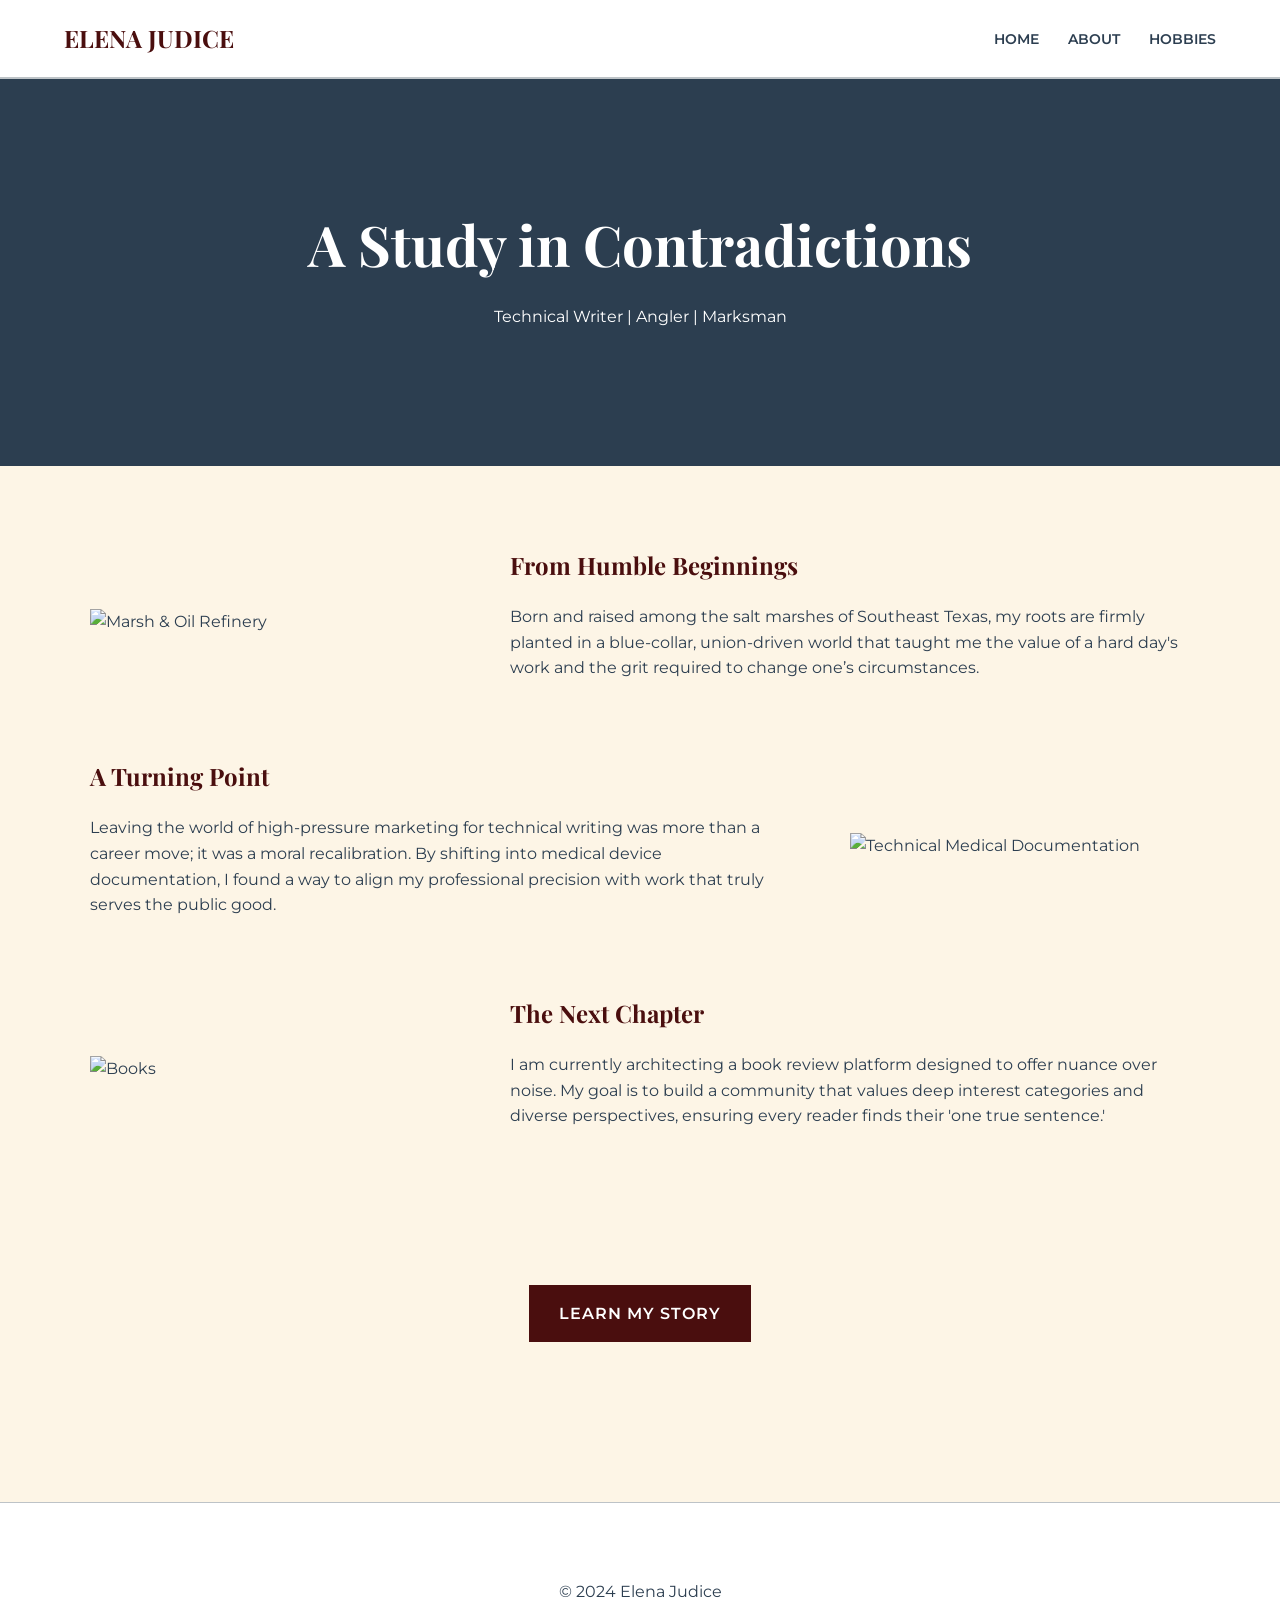
==== bioSite/index.html @ 6164bb0e "Optimize bioSite for mobile and fix split-image scaling" ====
<!DOCTYPE html>
<html lang="en">
<head>
    <meta charset="UTF-8">
    <meta name="viewport" content="width=device-width, initial-scale=1.0">
    <title>Elena Judice | Home</title>
    <link rel="preconnect" href="https://fonts.googleapis.com">
    <link rel="preconnect" href="https://fonts.gstatic.com" crossorigin>
    <link href="https://fonts.googleapis.com/css2?family=Montserrat:wght@400;600&family=Playfair+Display:ital,wght@0,700;1,400&display=swap" rel="stylesheet">
    <link rel="stylesheet" href="bioSite.css">
</head>
<body>

<nav>
    <div class="logo">ELENA JUDICE</div>
    <div class="nav-links">
        <a href="index.html">Home</a>
        <a href="about.html">About</a>
        <a href="hobbies.html">Hobbies</a>
    </div>
</nav>

<header class="hero-banner">
    <h1>A Study in Contradictions</h1>
    <p>Technical Writer | Angler | Marksman</p>
</header>

<main class="container">

    <section class="timeline-row">
        <div class="timeline-image">
            <img src="images/marsh_refinery.png" alt="Marsh & Oil Refinery">
        </div>
        <div class="timeline-text">
            <h2>From Humble Beginnings</h2>
            <p>Born and raised among the salt marshes of Southeast Texas, my roots are firmly planted in a blue-collar, union-driven world that taught me the value of a hard day's work and the grit required to change one’s circumstances.</p>
        </div>
    </section>

    <section class="timeline-row reverse">
        <div class="timeline-image">
            <img src="images/med_tech.png" alt="Technical Medical Documentation">
        </div>
        <div class="timeline-text">
            <h2>A Turning Point</h2>
            <p>Leaving the world of high-pressure marketing for technical writing was more than a career move; it was a moral recalibration. By shifting into medical device documentation, I found a way to align my professional precision with work that truly serves the public good.</p>
        </div>
    </section>

    <section class="timeline-row">
        <div class="timeline-image">
            <img src="images/books.jpeg" alt="Books">
        </div>
        <div class="timeline-text">
            <h2>The Next Chapter</h2>
            <p>I am currently architecting a book review platform designed to offer nuance over noise. My goal is to build a community that values deep interest categories and diverse perspectives, ensuring every reader finds their 'one true sentence.'</p>
        </div>
    </section>

    <section class="cta-region">
        <div class="container text-center">
            <a href="about.html" class="btn-primary">Learn My Story</a>
        </div>
    </section>

</main>

<footer class="site-footer text-center">
    <p>&copy; 2024 Elena Judice</p>
</footer>

</body>
</html>
---- bioSite/bioSite.css ----
/* --- ATOMS: Design Tokens --- */
:root {
    --oxblood: #4A0E0E;
    --blueprint: #2C3E50;
    --manila: #FDF5E6;
    --cement: #BDC3C7;
    --white: #FFFFFF;
    --font-header: 'Playfair Display', serif;
    --font-body: 'Montserrat', sans-serif;
}

body {
    background-color: var(--manila);
    color: var(--blueprint);
    font-family: var(--font-body), sans-serif;
    line-height: 1.6;
    margin: 0;
}

h1, h2, h3 {
    font-family: var(--font-header), serif;
    color: var(--oxblood);
    margin-top: 0;
}

/* --- ATOMS: Buttons & Quotes --- */
.button-area {
    padding-top: 5px;
}

.btn-primary {
    display: inline-block;
    margin: 0;
    background-color: var(--oxblood);
    color: var(--white);
    padding: 14px 28px;
    text-decoration: none;
    font-weight: 600;
    border: 2px solid var(--oxblood);
    transition: 0.3s ease;
    text-transform: uppercase;
    letter-spacing: 1px;
}

.btn-primary:hover {
    background-color: transparent;
    color: var(--oxblood);
}

.accent-quote {
    font-family: var(--font-header), serif;
    font-style: italic;
    font-size: 1.4rem;
    color: var(--oxblood);
    border-left: 4px solid var(--oxblood);
    padding: 20px 30px;
    margin: 40px 0;
    line-height: 1.5;
    background-color: #f9f9f9;
    position: relative;
    max-width: 600px;
}

/* --- MOLECULES: Navigation --- */
nav {
    background: var(--white);
    padding: 1.2rem 5%;
    display: flex;
    justify-content: space-between;
    align-items: center;
    border-bottom: 2px solid var(--cement);
    position: sticky;
    top: 0;
    z-index: 100;
}

.logo {
    font-family: var(--font-header), serif;
    font-weight: 700;
    font-size: 1.5rem;
    color: var(--oxblood);
}

nav a {
    text-decoration: none;
    color: var(--blueprint);
    margin-left: 25px;
    font-weight: 600;
    font-size: 0.9rem;
    text-transform: uppercase;
}

nav a:hover {
    color: var(--oxblood);
}

/* --- ORGANISMS: Layout Templates --- */
.container {
    max-width: 1100px;
    margin: auto;
    padding: 80px 20px;
}

.hero-banner {
    background: var(--blueprint);
    color: var(--white);
    padding: 120px 5%;
    text-align: center;
}

.hero-banner h1 {
    color: var(--white);
    font-size: 3.5rem;
    margin-bottom: 10px;
}

.timeline-row {
    display: flex;
    align-items: center;
    gap: 80px;
    margin-bottom: 60px;
    width: 100%;
}

.timeline-row.reverse {
    flex-direction: row-reverse;
}

.timeline-image {
    flex: 1;
    min-width: 250px;
    overflow: hidden;
}

.timeline-text {
    flex: 2;
}

.timeline-image img {
    width: 100%;
    height: auto;
    display: block;
}

/* --- ORGANISMS: About Page Split Layout --- */
.split-screen {
    display: flex;
    min-height: calc(100vh - 74px); /* Fills screen minus nav */
    width: 100%;
}

.split-image {
    flex: 1; /* 1 part of the ratio */
    background-image: url('images/elena.png');
    background-size: 200%;
    background-position: top center;
    background-repeat: no-repeat;
    border-right: 2px solid var(--cement);
}

.split-content {
    flex: 2; /* 2 parts of the ratio - makes the bio wider */
    padding: 80px 8%;
    overflow-y: auto;
    background-color: var(--white);
}

/* --- MOBILE RESPONSIVENESS --- */
@media (max-width: 768px) {
    .split-screen {
        flex-direction: column;
    }
    .split-image {
        min-height: 400px; /* Ensures the photo doesn't vanish on mobile */
        background-size: cover;
        background-position: center 20%;
        border-right: none;
        border-bottom: 2px solid var(--cement);
    }
    .timeline-row, .timeline-row.reverse {
        flex-direction: column;
        gap: 30px;
        text-align: center;
    }
    .timeline-image, .timeline-text {
        width: 100%;
    }
    .hero-banner h1 {
        font-size: 2.2rem;
    }
    .container {
        padding: 40px 15px;
    }
    nav {
        flex-direction: column;
        gap: 15px;
    }
    nav a {
        margin: 0 10px;
        font-size: 0.8rem;
    }
    .hobby-image {
        height: 200px;
    }
}

/* --- MOLECULES: Hobby Cards --- */
.hobby-grid {
    display: grid;
    /* This creates a responsive grid without needing media queries */
    grid-template-columns: repeat(auto-fit, minmax(300px, 1fr));
    gap: 40px;
    margin-top: 50px;
}

.hobby-card {
    background: var(--white);
    border: 1px solid var(--cement);
    padding: 0;
    transition: transform 0.3s ease;
    display: flex;
    flex-direction: column;
}

.hobby-card:hover {
    transform: translateY(-10px);
    box-shadow: 0 10px 20px rgba(0,0,0,0.1);
}

.hobby-image {
    width: 100%;
    height: 250px;
    object-fit: cover;
    border-bottom: 4px solid var(--oxblood);
}

.hobby-info {
    padding: 25px;
}

.hobby-info h2 {
    font-size: 1.5rem; /* Adjust this to match your desired 'card title' size */
    margin-bottom: 10px;
    font-family: var(--font-header), serif;
    color: var(--oxblood);
}

/* --- ORGANISMS: Page Footer --- */
.site-footer {
    padding: 60px 0;
    background: var(--white);
    border-top: 1px solid var(--cement);
    text-align: center;
}

.cta-region {
    width: 100%;
    display: flex;
    justify-content: center;
    align-items: center;
}

.text-center {
    text-align: center;
}
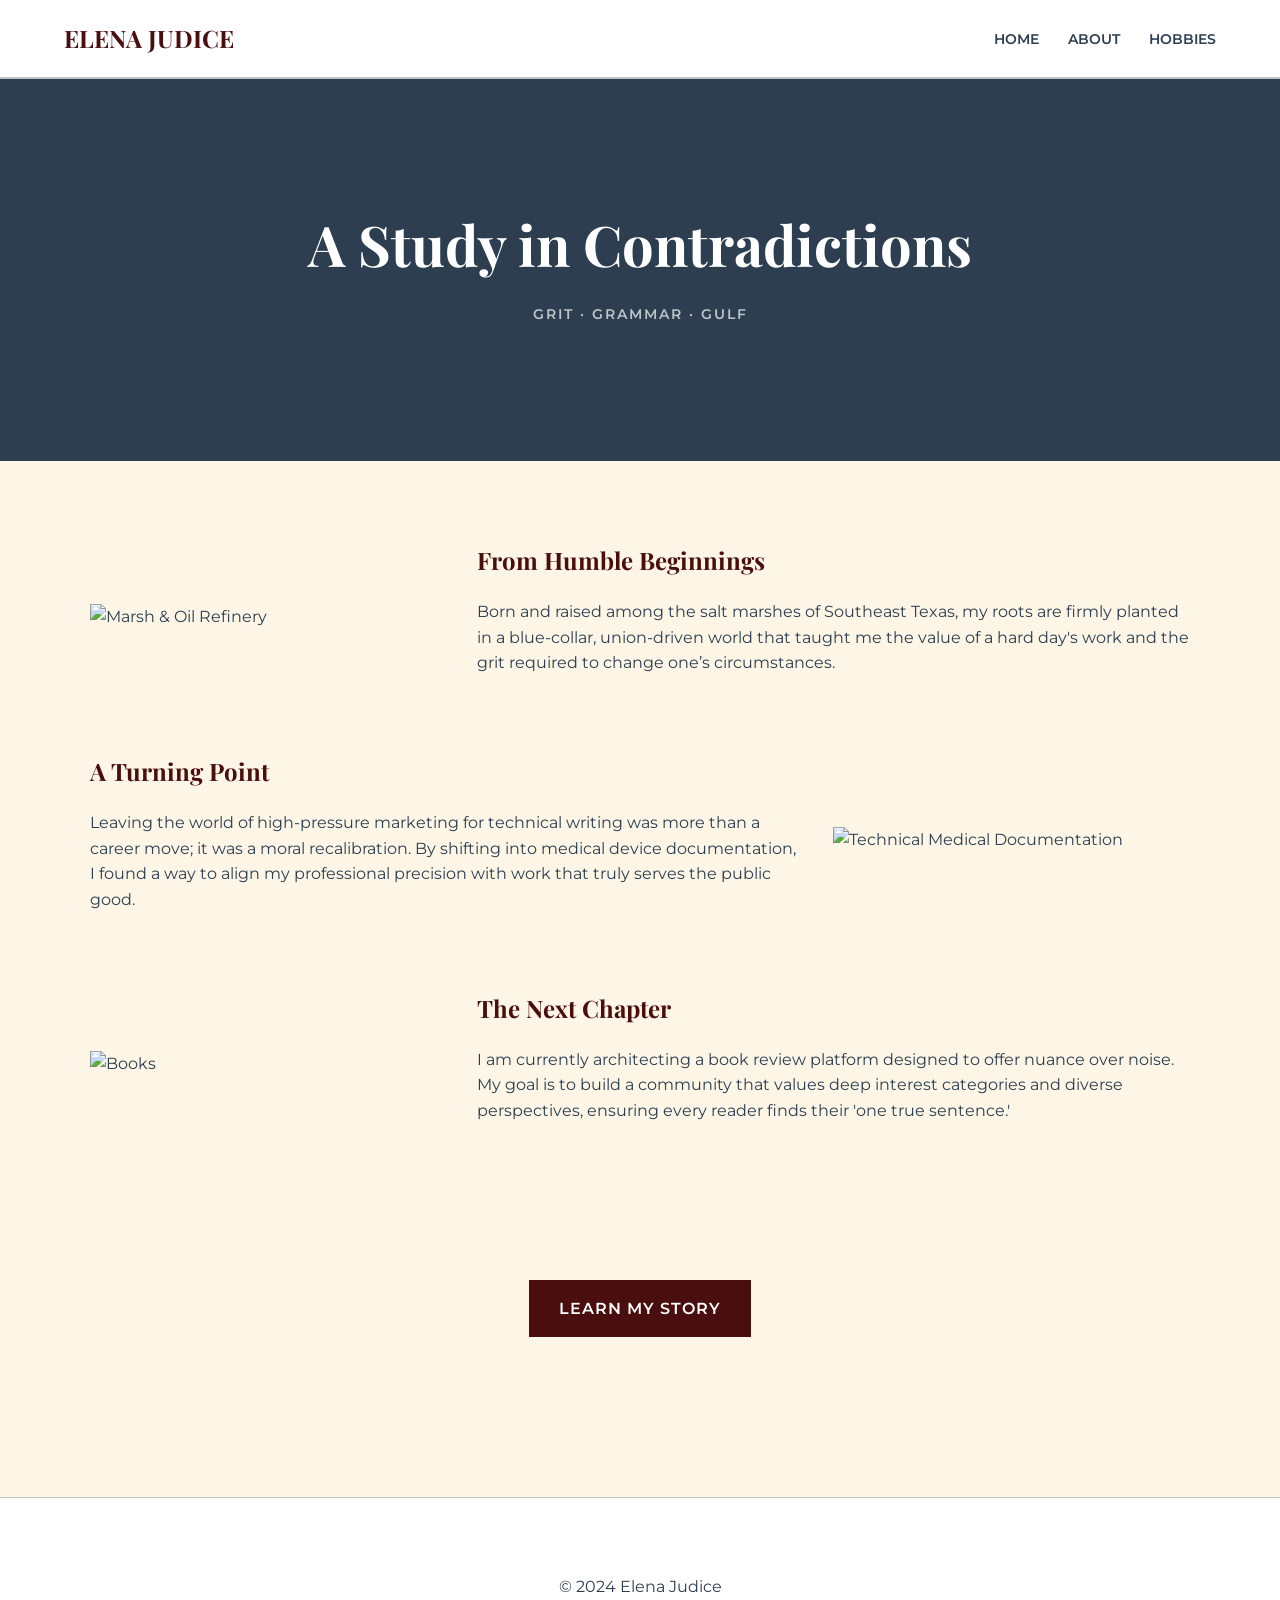
==== commit 2f7dfed2: "many, many formatting changes" ====
--- a/bioSite/index.html
+++ b/bioSite/index.html
@@ -22,7 +22,7 @@
 
 <header class="hero-banner">
     <h1>A Study in Contradictions</h1>
-    <p>Technical Writer | Angler | Marksman</p>
+    <p class="hero-tagline">Grit &middot; Grammar &middot; Gulf</p>
 </header>
 
 <main class="container">
--- a/bioSite/bioSite.css
+++ b/bioSite/bioSite.css
@@ -37,7 +37,7 @@
     text-decoration: none;
     font-weight: 600;
     border: 2px solid var(--oxblood);
-    transition: 0.3s ease;
+    transition: all 0.3s ease;
     text-transform: uppercase;
     letter-spacing: 1px;
 }
@@ -45,6 +45,8 @@
 .btn-primary:hover {
     background-color: transparent;
     color: var(--oxblood);
+    transform: translateY(-3px);
+    box-shadow: 0 5px 15px rgba(0,0,0,0.1);
 }
 
 .accent-quote {
@@ -61,6 +63,25 @@
     max-width: 600px;
 }
 
+/* --- ATOMS: Section Label --- */
+.section-title {
+    font-family: var(--font-header), sans-serif;
+    text-transform: uppercase;
+    letter-spacing: 2px;
+    font-size: 0.85rem;
+    color: var(--cement);
+    margin-bottom: 10px;
+}
+
+.section-label {
+    font-family: var(--font-body), sans-serif;
+    text-transform: uppercase;
+    letter-spacing: 2px;
+    font-size: 0.85rem;
+    color: var(--cement);
+    margin-bottom: 10px;
+}
+
 /* --- MOLECULES: Navigation --- */
 nav {
     background: var(--white);
@@ -94,6 +115,56 @@
     color: var(--oxblood);
 }
 
+/* --- MOLECULES: Affiliation List --- */
+.affiliation-list {
+    border-top: 1px solid var(--cement);
+    margin-top: 40px;
+    width: 100%;
+}
+
+.affiliation-item {
+    display: flex;
+    justify-content: space-between;
+    align-items: center;
+    padding: 20px 0;
+    border-bottom: 1px solid var(--cement);
+    text-decoration: none;
+    color: var(--blueprint);
+    font-family: var(--font-body), sans-serif;
+    font-weight: 600;
+    transition: all 0.3s ease;
+}
+
+.affiliation-item:hover {
+    color: var(--oxblood);
+    padding-left: 15px; /* The "nudge" */
+    background-color: rgba(74, 14, 14, 0.03); /* Extremely subtle tint */
+}
+
+.affiliation-item .arrow {
+    font-size: 1.2rem;
+    color: var(--cement);
+    transition: transform 0.3s ease;
+}
+
+.affiliation-item:hover .arrow {
+    transform: translateX(5px); /* Arrow moves slightly right on hover */
+    color: var(--oxblood);
+}
+
+/* --- MOLECULES: External Link Group --- */
+.external-links-group {
+    display: flex;
+    gap: 15px;
+    margin-top: 20px;
+    flex-wrap: wrap;
+}
+
+.btn-primary.external {
+    font-size: 0.85rem;
+    padding: 12px 20px;
+}
+
 /* --- ORGANISMS: Layout Templates --- */
 .container {
     max-width: 1100px;
@@ -114,26 +185,31 @@
     margin-bottom: 10px;
 }
 
+.hero-tagline {
+    font-family: var(--font-body), serif;
+    font-weight: 600;
+    text-transform: uppercase;
+    letter-spacing: 2px;
+    color: var(--cement);
+    margin-top: 15px;
+    font-size: 0.9rem;
+}
+
 .timeline-row {
     display: flex;
-    align-items: center;
-    gap: 80px;
+    flex-direction: column;
+    gap: 30px;
+    text-align: center;
     margin-bottom: 60px;
-    width: 100%;
 }
 
 .timeline-row.reverse {
-    flex-direction: row-reverse;
-}
-
-.timeline-image {
-    flex: 1;
-    min-width: 250px;
-    overflow: hidden;
-}
-
+    flex-direction: column;
+}
+
+.timeline-image,
 .timeline-text {
-    flex: 2;
+    width: 100%
 }
 
 .timeline-image img {
@@ -142,75 +218,43 @@
     display: block;
 }
 
+/* --- ORGANISMS: Affiliations Section --- */
+.affiliations-section {
+    margin-top: 60px;
+}
+
 /* --- ORGANISMS: About Page Split Layout --- */
 .split-screen {
     display: flex;
-    min-height: calc(100vh - 74px); /* Fills screen minus nav */
-    width: 100%;
+    flex-direction: column;
+    min-height: 100vh;
 }
 
 .split-image {
-    flex: 1; /* 1 part of the ratio */
+    height: 400px;
     background-image: url('images/elena.png');
-    background-size: 200%;
-    background-position: top center;
-    background-repeat: no-repeat;
+    background-size: cover;
+    background-position: center 20%;
     border-right: 2px solid var(--cement);
 }
 
+.split-content h1 {
+    font-family: var(--font-header), serif;
+    color: var(--oxblood);
+    font-size: 3rem;
+    margin-bottom: 20px;
+}
+
 .split-content {
-    flex: 2; /* 2 parts of the ratio - makes the bio wider */
-    padding: 80px 8%;
-    overflow-y: auto;
-    background-color: var(--white);
-}
-
-/* --- MOBILE RESPONSIVENESS --- */
-@media (max-width: 768px) {
-    .split-screen {
-        flex-direction: column;
-    }
-    .split-image {
-        min-height: 400px; /* Ensures the photo doesn't vanish on mobile */
-        background-size: cover;
-        background-position: center 20%;
-        border-right: none;
-        border-bottom: 2px solid var(--cement);
-    }
-    .timeline-row, .timeline-row.reverse {
-        flex-direction: column;
-        gap: 30px;
-        text-align: center;
-    }
-    .timeline-image, .timeline-text {
-        width: 100%;
-    }
-    .hero-banner h1 {
-        font-size: 2.2rem;
-    }
-    .container {
-        padding: 40px 15px;
-    }
-    nav {
-        flex-direction: column;
-        gap: 15px;
-    }
-    nav a {
-        margin: 0 10px;
-        font-size: 0.8rem;
-    }
-    .hobby-image {
-        height: 200px;
-    }
+    padding: 40px 10%;
+    flex: 1;
 }
 
 /* --- MOLECULES: Hobby Cards --- */
 .hobby-grid {
     display: grid;
-    /* This creates a responsive grid without needing media queries */
-    grid-template-columns: repeat(auto-fit, minmax(300px, 1fr));
-    gap: 40px;
-    margin-top: 50px;
+    grid-template-columns: 1fr;
+    gap: 20px;
 }
 
 .hobby-card {
@@ -244,6 +288,8 @@
     font-family: var(--font-header), serif;
     color: var(--oxblood);
 }
+
+
 
 /* --- ORGANISMS: Page Footer --- */
 .site-footer {
@@ -262,4 +308,52 @@
 
 .text-center {
     text-align: center;
+}
+
+/* DESKTOP FIX */
+@media screen and (min-width: 768px) {
+    .split-screen {
+        display: flex;
+        flex-direction: row;
+        height: 100vh;
+    }
+    .split-image {
+        flex: 0.7;
+        background-image: url('images/elena.png');
+        background-size: cover;
+        background-position: center center;
+        height: 100%;
+    }
+    .split-content {
+        flex: 1.3;
+        overflow-y: auto;
+    }
+    .hobby-grid {
+        display: grid;
+        grid-template-columns: 1fr 1fr; /* The 2x2 Grid */
+        gap: 30px;
+    }
+    .hobby-image {
+        display: grid;
+        grid-template-columns: 1fr 1fr;
+        gap: 30px;
+    }
+    .timeline-row {
+        flex-direction: row;
+        align-items: center;
+        text-align: left;
+    }
+
+    .timeline-row.reverse {
+        flex-direction: row-reverse;
+    }
+
+    .timeline-image {
+        flex: 1;
+    }
+
+    .timeline-text {
+        flex: 2;
+    }
+
 }
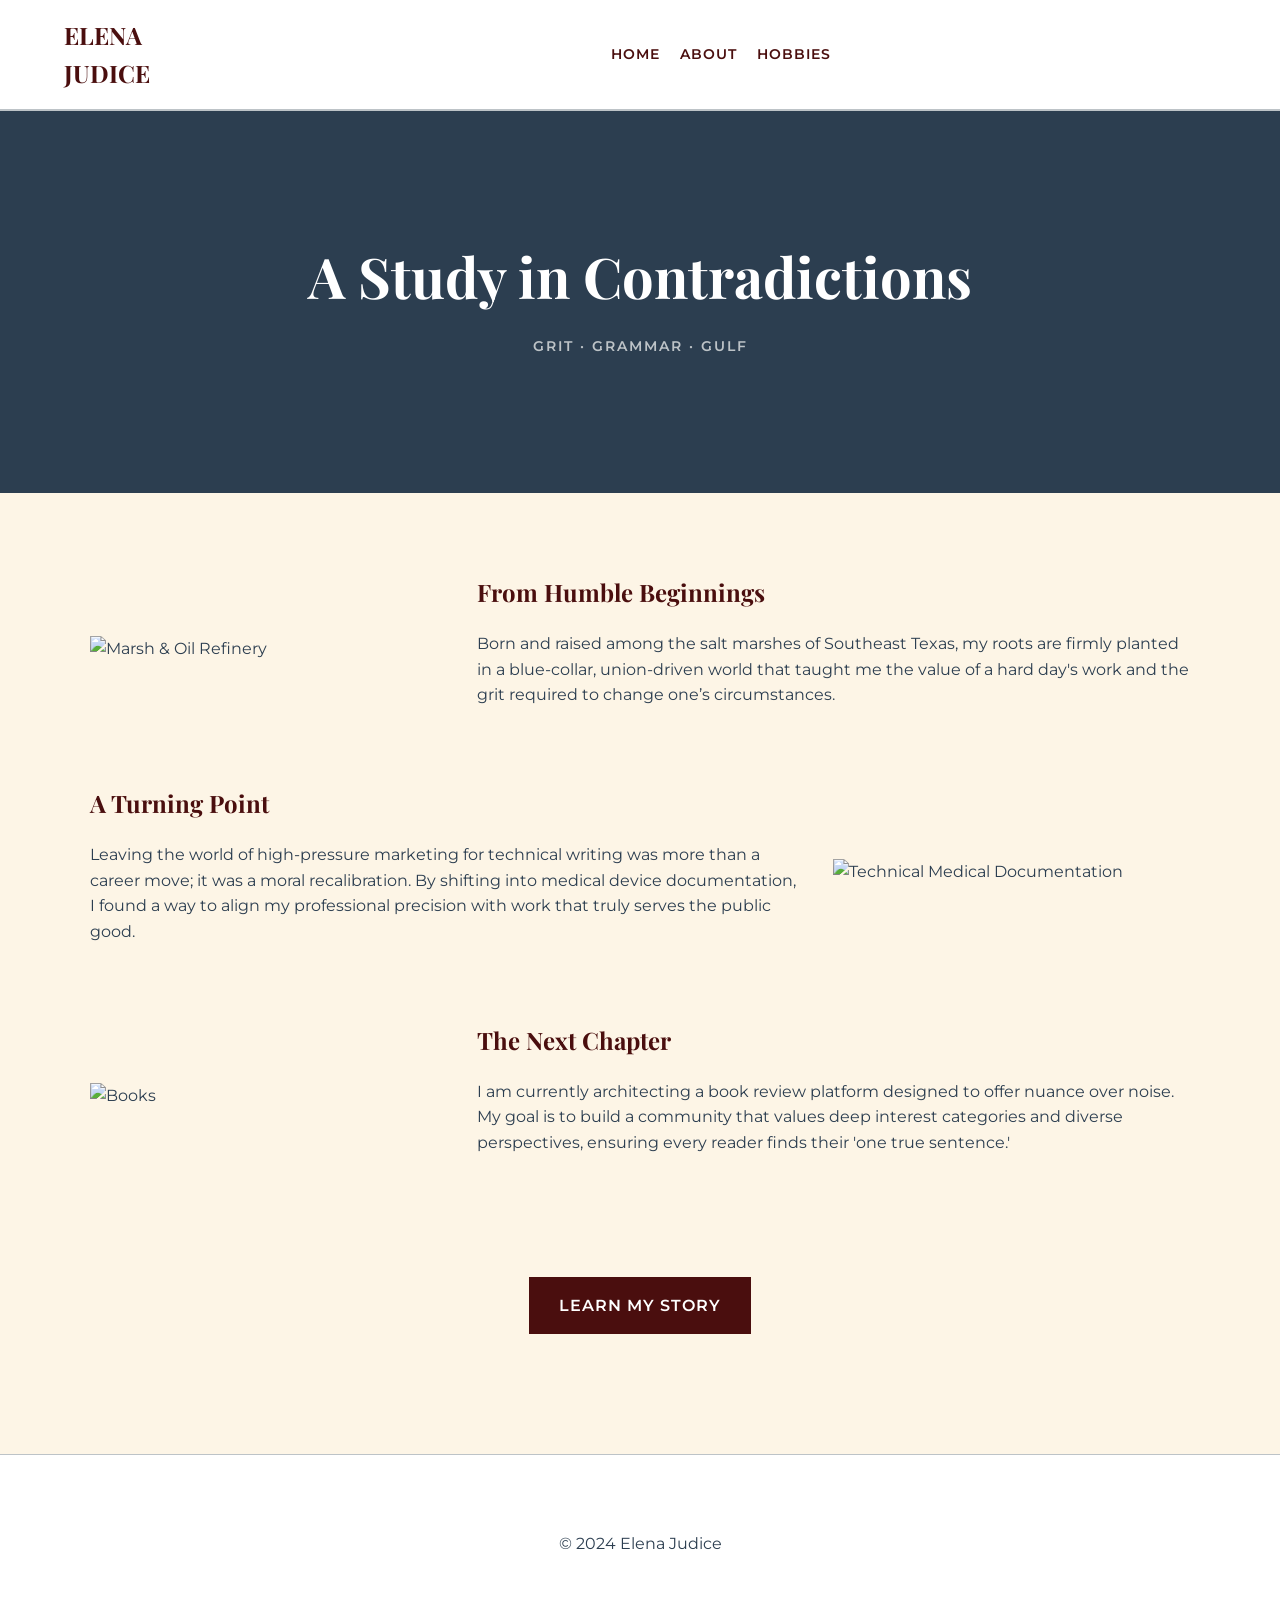
==== commit ede863a1: "more formatting" ====
--- a/bioSite/index.html
+++ b/bioSite/index.html
@@ -58,7 +58,10 @@
     </section>
 
     <section class="cta-region">
-        <div class="container text-center">
+<!--        <div class="container text-center">-->
+<!--            <a href="about.html" class="btn-primary">Learn My Story</a>-->
+<!--        </div>-->
+        <div class="button-area">
             <a href="about.html" class="btn-primary">Learn My Story</a>
         </div>
     </section>
--- a/bioSite/bioSite.css
+++ b/bioSite/bioSite.css
@@ -7,6 +7,7 @@
     --white: #FFFFFF;
     --font-header: 'Playfair Display', serif;
     --font-body: 'Montserrat', sans-serif;
+    --font-main: 'Montserrat', sans-serif;
 }
 
 body {
@@ -84,15 +85,13 @@
 
 /* --- MOLECULES: Navigation --- */
 nav {
+    display: flex;
+    flex-direction: column;
+    align-items: center;
+    padding: 1.5rem 1rem;
+    gap: 15px;
     background: var(--white);
-    padding: 1.2rem 5%;
-    display: flex;
-    justify-content: space-between;
-    align-items: center;
     border-bottom: 2px solid var(--cement);
-    position: sticky;
-    top: 0;
-    z-index: 100;
 }
 
 .logo {
@@ -104,11 +103,22 @@
 
 nav a {
     text-decoration: none;
-    color: var(--blueprint);
-    margin-left: 25px;
+    font-family: var(--font-main), serif;
+    color: var(--oxblood);
     font-weight: 600;
-    font-size: 0.9rem;
-    text-transform: uppercase;
+    font-size: 0.85rem;
+    letter-spacing: 1px;
+    word-spacing: 8px;
+    text-transform: uppercase;
+    transition: color 0.3s ease;
+}
+
+.nav-links {
+    display: flex;
+    justify-content: center;
+    flex-wrap: wrap;
+    gap: 45px;
+    width: 100%;
 }
 
 nav a:hover {
@@ -218,6 +228,15 @@
     display: block;
 }
 
+.button-area {
+    display: flex;
+    justify-content: center;
+    align-items: center;
+    width: 100%;
+    margin: 40px 0;
+    clear: both;
+}
+
 /* --- ORGANISMS: Affiliations Section --- */
 .affiliations-section {
     margin-top: 60px;
@@ -356,4 +375,23 @@
         flex: 2;
     }
 
+    .button-area {
+        justify-content: center;
+    }
+
+    nav {
+        flex-direction: row;
+        justify-content: space-between;
+        padding: 1rem 5%;
+    }
+
+    .nav-links {
+        gap: 20px;
+    }
+
+    nav a {
+        font-size: 0.9rem;
+        word-spacing: 4px;
+    }
+
 }
